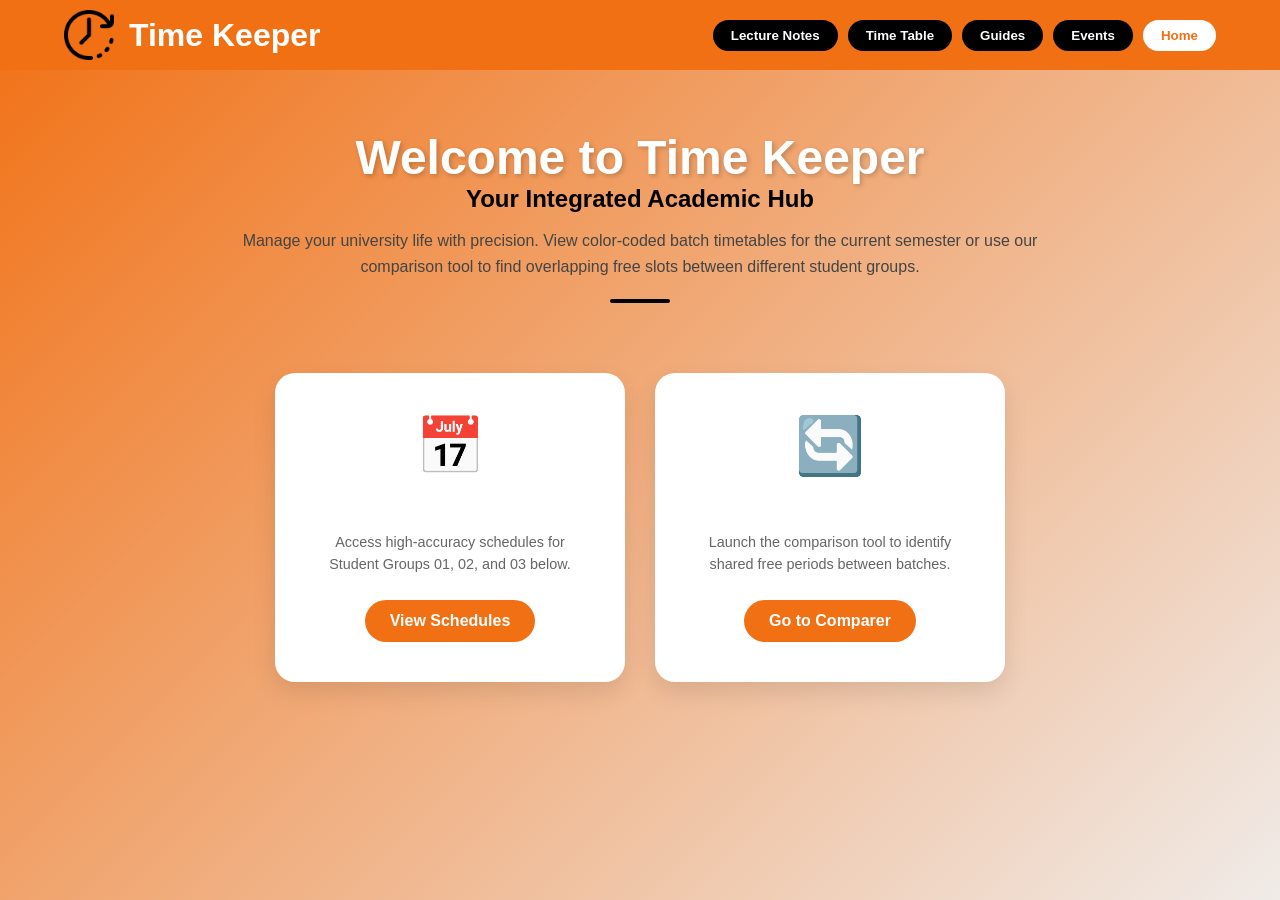
==== hackthon web project/hackthon web project/index.html @ b7406c63 "Add files via upload" ====
<!DOCTYPE html>
<html lang="en">
<head>
    <meta charset="UTF-8">
    <meta name="viewport" content="width=device-width, initial-scale=1.0">
    <title>TimeKeeper | Home</title>
    <link rel="preconnect" href="https://fonts.googleapis.com">
    <link rel="preconnect" href="https://fonts.gstatic.com" crossorigin>
    <link href="https://fonts.googleapis.com/css2?family=JetBrains+Mono:wght@100..800&display=swap" rel="stylesheet">
    <link rel="stylesheet" href="style.css">
    <link rel="icon" type="image/x-icon" href="00 - images/unnamed.png">
    <script src="func.js"></script>
</head>
<body>
    <header id="header">
        <div id="imgtitle">
            <img src="00 - images/wall-clock.png" alt="Logo" width="50px">
            <h1 id="title">Time Keeper</h1>
        </div>
        <nav id="links">
            <button class="nav-btn" onclick="Notes()">Lecture Notes</button>
            <button class="nav-btn" onclick="Time()">Time Table</button>
            <button class="nav-btn" onclick="Guides()">Guides</button>
            <button class="nav-btn" onclick="Events()">Events</button>
            <button class="nav-btn active-page" onclick="Home()">Home</button>
        </nav>
    </header>

    <main class="container">
        <section class="hero-section center-text">
            <h2 class="welcome-title">Welcome to Time Keeper</h2>
            <p class="welcome-subtitle">Your Integrated Academic Hub</p>
            <p class="welcome-desc">Manage your university life with precision. View color-coded batch timetables for the current semester or use our comparison tool to find overlapping free slots between different student groups.</p>
            <div class="header-divider"></div>
        </section>

        <div class="dashboard-grid">
            <div class="feature-card">
                <div class="card-icon">📅</div>
                <h3>View Timetables</h3>
                <p>Access high-accuracy schedules for Student Groups 01, 02, and 03 below.</p>
                <label for="view-toggle" class="cta-button">View Schedules</label>
            </div>
            <div class="feature-card">
                <div class="card-icon">🔄</div>
                <h3>Compare Schedules</h3>
                <p>Launch the comparison tool to identify shared free periods between batches.</p>
                <a href="file:///C:/Users/amirz/Downloads/hackthon%20web%20project/hackthon%20web%20project/secondary%20pages/timetable/timetable.html" class="cta-button">Go to Comparer</a>
            </div>
        </div>

        <input type="checkbox" id="view-toggle" style="display: none;">

        <section class="timetable-display-area">
            <div class="group-section">
                <h2 class="center-text">Student Group 01</h2>
                <div class="table-container">
                    <table>
                        <thead>
                            <tr><th>Time</th><th>Monday</th><th>Tuesday</th><th>Wednesday</th><th>Thursday</th><th>Friday</th></tr>
                        </thead>
                        <tbody>
                            <tr><td>8:30-10:30</td><td></td><td class="cat-comm">Prof. Communication<br><span>G1402</span></td><td class="cat-math">Essential Mathematics<br><span>G1401</span></td><td></td><td class="cat-ct" rowspan="2">Computational Thinking</td></tr>
                            <tr><td>10:30-12:30</td><td class="cat-fluency">Foundations of Fluency<br><span>A503</span></td><td class="cat-ai">AI Foundations<br><span>G1402</span></td><td class="cat-math">Essential Mathematics<br><span>G1401</span></td><td class="cat-stack">Future Stack Lab (S1)<br><span>F304</span></td></tr>
                            <tr><td>1:30-3:30</td><td class="cat-fluency">Foundations of Fluency<br><span>F503</span></td><td class="cat-ai">AI Foundations Lab (S1)<br><span>A412</span></td><td class="cat-math">Essential Mathematics<br><span>G1401</span></td><td class="cat-stack">Future Stack Lab (S2)<br><span>G1304</span></td><td class="cat-ct" rowspan="2">Computational Thinking</td></tr>
                            <tr><td>3:30-5:30</td><td class="cat-stack">Future Stack<br><span>G1401</span></td><td class="cat-ai">AI Foundations Lab (S2)<br><span>A412</span></td><td></td><td class="cat-math">Essential Mathematics<br><span>G1402</span></td></tr>
                        </tbody>
                    </table>
                </div>
            </div>

            <div class="group-section">
                <h2 class="center-text">Student Group 02</h2>
                <div class="table-container">
                    <table>
                        <thead>
                            <tr><th>Time</th><th>Monday</th><th>Tuesday</th><th>Wednesday</th><th>Thursday</th><th>Friday</th></tr>
                        </thead>
                        <tbody>
                            <tr><td>8:30-10:30</td><td></td><td class="cat-comm">Industry Guest Lecture<br><span>G1402</span></td><td class="cat-math">Essential Mathematics<br><span>G1401</span></td><td></td><td class="cat-ct" rowspan="2">Computational Thinking</td></tr>
                            <tr><td>10:30-12:30</td><td></td><td class="cat-ai">AI Foundations<br><span>G1402</span></td><td class="cat-math">Essential Mathematics<br><span>G1401</span></td><td class="cat-stack">Future Stack Lab (S1)<br><span>B402</span></td></tr>
                            <tr><td>1:30-3:30</td><td class="cat-fluency">Foundations of Fluency<br><span>B502</span></td><td class="cat-ai">AI Foundations Lab (S1)<br><span>G1303</span></td><td class="cat-math">Essential Mathematics<br><span>G1401</span></td><td class="cat-stack">Future Stack Lab (S2)<br><span>F304</span></td><td class="cat-ct" rowspan="2">Computational Thinking</td></tr>
                            <tr><td>3:30-5:30</td><td class="cat-stack">Future Stack<br><span>G1402</span></td><td class="cat-ai">AI Foundations Lab (S2)<br><span>B402</span></td><td class="cat-fluency">Foundations of Fluency<br><span>G1401</span></td><td class="cat-math">Essential Mathematics<br><span>G1402</span></td></tr>
                        </tbody>
                    </table>
                </div>
            </div>

            <div class="group-section">
                <h2 class="center-text">Student Group 03</h2>
                <div class="table-container">
                    <table>
                        <thead>
                            <tr><th>Time</th><th>Monday</th><th>Tuesday</th><th>Wednesday</th><th>Thursday</th><th>Friday</th></tr>
                        </thead>
                        <tbody>
                            <tr><td>8:30-10:30</td><td></td><td class="cat-comm">Industry Guest Lecture<br><span>G1402</span></td><td class="cat-math">Essential Mathematics<br><span>G1401</span></td><td class="cat-ai">AI Foundations Lab (S1)/Future Stack Lab (S2)<br><span>F304(S1) & G1302(S2)</span></td><td class="cat-ct" rowspan="2">Computational Thinking</td></tr>
                            <tr><td>10:30-12:30</td><td></td><td class="cat-ai">AI Foundations<br><span>G1402</span></td><td class="cat-math">Essential Mathematics<br><span>G1401</span></td><td class="cat-stack">AI Foundations Lab (S2)<br><span>G1302</span></td></tr>
                            <tr><td>1:30-3:30</td><td class="cat-fluency">Foundations of Fluency<br><span>B502</span></td><td></td><td class="cat-math">Essential Mathematics<br><span>G1401</span></td><td class="cat-stack">Future Stack Lab (S1)<br><span>G1302</span></td><td class="cat-ct" rowspan="2">Computational Thinking</td></tr>
                            <tr><td>3:30-5:30</td><td class="cat-stack">Future Stack<br><span>G1401</span></td><td></td><td class="cat-fluency">Foundations of Fluency<br><span>G1401</span></td><td class="cat-math">Essential Mathematics<br><span>G1402</span></td></tr>
                        </tbody>
                    </table>
                </div>
            </div>
        </section>
    </main>
</body>
</html>
---- hackthon web project/hackthon web project/style.css ----
* {
    margin: 0;
    padding: 0;
    box-sizing: border-box;
}

body {
    background: linear-gradient(135deg, #f17014, #f0ebe8);
    font-family: 'Segoe UI', Tahoma, Geneva, Verdana, sans-serif;
    min-height: 100vh;
    color: #fff;
    display: flex;
    flex-direction: column;
}

/* Header & Navigation */
#header {
    background-color: rgb(241, 112, 20); /* Standard SLIIT Orange */
    display: flex;
    justify-content: space-between;
    align-items: center;
    padding: 10px 5%;
    position: sticky;
    top: 0;
    z-index: 1000;
    height: 70px; /* Forces identical height on all pages */
    box-sizing: border-box;
}

#imgtitle {
    display: flex;
    align-items: center;
    gap: 15px;
}

#title {
    color: white;
    margin: 0;
    font-size: 2rem; /* Matches the size in your Lecture Notes page */
}

#links {
    display: flex;
    gap: 10px;
}
.nav-btn {
    background-color: black;
    color: white;
    border: none;
    padding: 8px 18px;
    border-radius: 20px;
    font-weight: bold;
    cursor: pointer;
    transition: 0.3s;
}

.nav-btn:hover, .nav-btn.active-page {
    color: rgb(241, 112, 20);
    background-color: white !important;
}

.container { padding: 40px 5%; flex: 1; max-width: 1200px; margin: 0 auto; }

.hero-section {
    margin-bottom: 50px;
    padding: 20px;
}

.welcome-title { font-size: 3rem; color: white; text-shadow: 2px 2px 5px rgba(0,0,0,0.2); }
.welcome-subtitle { font-size: 1.5rem; font-weight: 800; color: #000; margin-bottom: 15px; }
.welcome-desc { max-width: 800px; margin: 0 auto 20px; line-height: 1.6; color: #444; }

.header-divider {
    height: 4px;
    width: 60px;
    background: black;
    margin: 0 auto;
    border-radius: 2px;
}

.dashboard-grid {
    display: flex;
    justify-content: center;
    gap: 30px;
    margin-bottom: 50px;
}

.feature-card {
    background: white;
    padding: 40px;
    border-radius: 20px;
    text-align: center;
    width: 350px;
    box-shadow: 0 10px 25px rgba(0,0,0,0.1);
    transition: 0.3s ease;
}

.feature-card:hover { transform: translateY(-10px); box-shadow: 0 15px 35px rgba(0,0,0,0.2); }
.card-icon { font-size: 3.5rem; margin-bottom: 15px; }
.feature-card h3 { margin-bottom: 10px; font-size: 1.5rem; }
.feature-card p { font-size: 0.9rem; color: #666; margin-bottom: 25px; line-height: 1.5; }

.cta-button {
    display: inline-block;
    background-color: rgb(241, 112, 20);
    color: white !important;
    padding: 12px 25px;
    border-radius: 25px;
    text-decoration: none;
    font-weight: bold;
    transition: 0.3s;
    cursor: pointer;
}

.cta-button:hover { background-color: black; }

.timetable-display-area { display: none; animation: fadeIn 0.6s ease; }
#view-toggle:checked ~ .timetable-display-area { display: block; }

@keyframes fadeIn {
    from { opacity: 0; transform: translateY(20px); }
    to { opacity: 1; transform: translateY(0); }
}

.group-section {
    background: rgba(255, 255, 255, 0.95);
    padding: 30px;
    border-radius: 20px;
    margin-bottom: 40px;
    box-shadow: 0 5px 15px rgba(0,0,0,0.05);
}

.table-container { overflow-x: auto; margin-top: 20px; border-radius: 10px; }
table { width: 100%; border-collapse: collapse; background: white; }
th, td { border: 1px solid #eee; padding: 15px; text-align: center; font-size: 0.85rem; }
th { background: #222; color: #f17014; }

.cat-comm { background-color: #ffff00; }
.cat-math { background-color: #c6e0b4; }
.cat-fluency { background-color: #8faadc; }
.cat-ai { background-color: #e2efda; }
.cat-stack { background-color: #ffe699; }
.cat-ct { background-color: #fbe5d6; }

td span { font-size: 0.7rem; display: block; margin-top: 5px; color: #666; font-weight: normal; }
.center-text { text-align: center; }
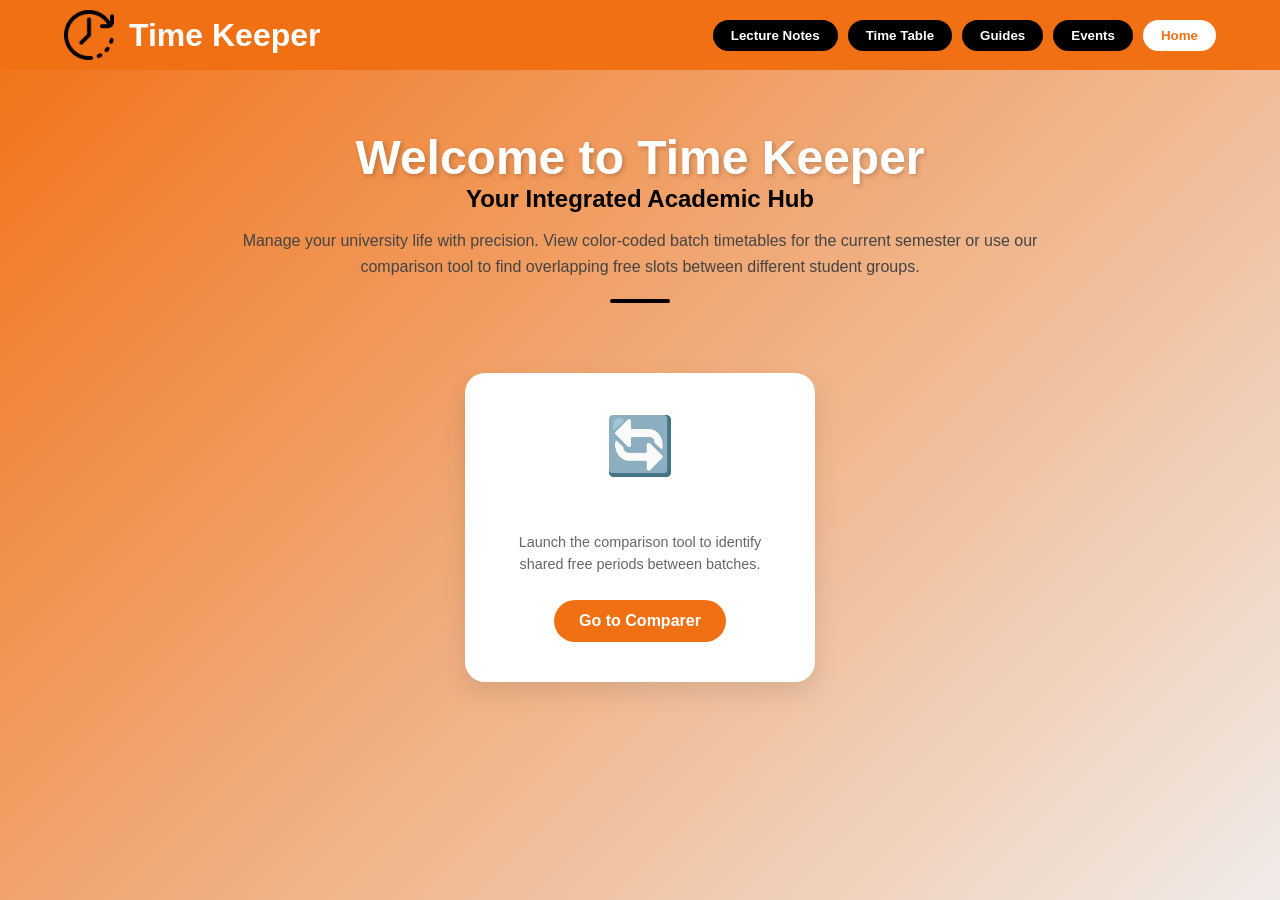
==== commit bedeea0d: "Add files via upload" ====
--- a/hackthon web project/hackthon web project/index.html
+++ b/hackthon web project/hackthon web project/index.html
@@ -36,73 +36,12 @@
 
         <div class="dashboard-grid">
             <div class="feature-card">
-                <div class="card-icon">📅</div>
-                <h3>View Timetables</h3>
-                <p>Access high-accuracy schedules for Student Groups 01, 02, and 03 below.</p>
-                <label for="view-toggle" class="cta-button">View Schedules</label>
-            </div>
-            <div class="feature-card">
                 <div class="card-icon">🔄</div>
                 <h3>Compare Schedules</h3>
                 <p>Launch the comparison tool to identify shared free periods between batches.</p>
-                <a href="file:///C:/Users/amirz/Downloads/hackthon%20web%20project/hackthon%20web%20project/secondary%20pages/timetable/timetable.html" class="cta-button">Go to Comparer</a>
+                <a href="secondary%20pages/timetable/timetable.html" class="cta-button">Go to Comparer</a>
             </div>
         </div>
-
-        <input type="checkbox" id="view-toggle" style="display: none;">
-
-        <section class="timetable-display-area">
-            <div class="group-section">
-                <h2 class="center-text">Student Group 01</h2>
-                <div class="table-container">
-                    <table>
-                        <thead>
-                            <tr><th>Time</th><th>Monday</th><th>Tuesday</th><th>Wednesday</th><th>Thursday</th><th>Friday</th></tr>
-                        </thead>
-                        <tbody>
-                            <tr><td>8:30-10:30</td><td></td><td class="cat-comm">Prof. Communication<br><span>G1402</span></td><td class="cat-math">Essential Mathematics<br><span>G1401</span></td><td></td><td class="cat-ct" rowspan="2">Computational Thinking</td></tr>
-                            <tr><td>10:30-12:30</td><td class="cat-fluency">Foundations of Fluency<br><span>A503</span></td><td class="cat-ai">AI Foundations<br><span>G1402</span></td><td class="cat-math">Essential Mathematics<br><span>G1401</span></td><td class="cat-stack">Future Stack Lab (S1)<br><span>F304</span></td></tr>
-                            <tr><td>1:30-3:30</td><td class="cat-fluency">Foundations of Fluency<br><span>F503</span></td><td class="cat-ai">AI Foundations Lab (S1)<br><span>A412</span></td><td class="cat-math">Essential Mathematics<br><span>G1401</span></td><td class="cat-stack">Future Stack Lab (S2)<br><span>G1304</span></td><td class="cat-ct" rowspan="2">Computational Thinking</td></tr>
-                            <tr><td>3:30-5:30</td><td class="cat-stack">Future Stack<br><span>G1401</span></td><td class="cat-ai">AI Foundations Lab (S2)<br><span>A412</span></td><td></td><td class="cat-math">Essential Mathematics<br><span>G1402</span></td></tr>
-                        </tbody>
-                    </table>
-                </div>
-            </div>
-
-            <div class="group-section">
-                <h2 class="center-text">Student Group 02</h2>
-                <div class="table-container">
-                    <table>
-                        <thead>
-                            <tr><th>Time</th><th>Monday</th><th>Tuesday</th><th>Wednesday</th><th>Thursday</th><th>Friday</th></tr>
-                        </thead>
-                        <tbody>
-                            <tr><td>8:30-10:30</td><td></td><td class="cat-comm">Industry Guest Lecture<br><span>G1402</span></td><td class="cat-math">Essential Mathematics<br><span>G1401</span></td><td></td><td class="cat-ct" rowspan="2">Computational Thinking</td></tr>
-                            <tr><td>10:30-12:30</td><td></td><td class="cat-ai">AI Foundations<br><span>G1402</span></td><td class="cat-math">Essential Mathematics<br><span>G1401</span></td><td class="cat-stack">Future Stack Lab (S1)<br><span>B402</span></td></tr>
-                            <tr><td>1:30-3:30</td><td class="cat-fluency">Foundations of Fluency<br><span>B502</span></td><td class="cat-ai">AI Foundations Lab (S1)<br><span>G1303</span></td><td class="cat-math">Essential Mathematics<br><span>G1401</span></td><td class="cat-stack">Future Stack Lab (S2)<br><span>F304</span></td><td class="cat-ct" rowspan="2">Computational Thinking</td></tr>
-                            <tr><td>3:30-5:30</td><td class="cat-stack">Future Stack<br><span>G1402</span></td><td class="cat-ai">AI Foundations Lab (S2)<br><span>B402</span></td><td class="cat-fluency">Foundations of Fluency<br><span>G1401</span></td><td class="cat-math">Essential Mathematics<br><span>G1402</span></td></tr>
-                        </tbody>
-                    </table>
-                </div>
-            </div>
-
-            <div class="group-section">
-                <h2 class="center-text">Student Group 03</h2>
-                <div class="table-container">
-                    <table>
-                        <thead>
-                            <tr><th>Time</th><th>Monday</th><th>Tuesday</th><th>Wednesday</th><th>Thursday</th><th>Friday</th></tr>
-                        </thead>
-                        <tbody>
-                            <tr><td>8:30-10:30</td><td></td><td class="cat-comm">Industry Guest Lecture<br><span>G1402</span></td><td class="cat-math">Essential Mathematics<br><span>G1401</span></td><td class="cat-ai">AI Foundations Lab (S1)/Future Stack Lab (S2)<br><span>F304(S1) & G1302(S2)</span></td><td class="cat-ct" rowspan="2">Computational Thinking</td></tr>
-                            <tr><td>10:30-12:30</td><td></td><td class="cat-ai">AI Foundations<br><span>G1402</span></td><td class="cat-math">Essential Mathematics<br><span>G1401</span></td><td class="cat-stack">AI Foundations Lab (S2)<br><span>G1302</span></td></tr>
-                            <tr><td>1:30-3:30</td><td class="cat-fluency">Foundations of Fluency<br><span>B502</span></td><td></td><td class="cat-math">Essential Mathematics<br><span>G1401</span></td><td class="cat-stack">Future Stack Lab (S1)<br><span>G1302</span></td><td class="cat-ct" rowspan="2">Computational Thinking</td></tr>
-                            <tr><td>3:30-5:30</td><td class="cat-stack">Future Stack<br><span>G1401</span></td><td></td><td class="cat-fluency">Foundations of Fluency<br><span>G1401</span></td><td class="cat-math">Essential Mathematics<br><span>G1402</span></td></tr>
-                        </tbody>
-                    </table>
-                </div>
-            </div>
-        </section>
     </main>
 </body>
 </html>
--- a/hackthon web project/hackthon web project/style.css
+++ b/hackthon web project/hackthon web project/style.css
@@ -15,7 +15,7 @@
 
 /* Header & Navigation */
 #header {
-    background-color: rgb(241, 112, 20); /* Standard SLIIT Orange */
+    background-color: rgb(241, 112, 20);
     display: flex;
     justify-content: space-between;
     align-items: center;
@@ -23,7 +23,7 @@
     position: sticky;
     top: 0;
     z-index: 1000;
-    height: 70px; /* Forces identical height on all pages */
+    height: 70px;
     box-sizing: border-box;
 }
 
@@ -36,13 +36,14 @@
 #title {
     color: white;
     margin: 0;
-    font-size: 2rem; /* Matches the size in your Lecture Notes page */
+    font-size: 2rem;
 }
 
 #links {
     display: flex;
     gap: 10px;
 }
+
 .nav-btn {
     background-color: black;
     color: white;
@@ -59,16 +60,38 @@
     background-color: white !important;
 }
 
-.container { padding: 40px 5%; flex: 1; max-width: 1200px; margin: 0 auto; }
+/* Main Content */
+.container {
+    padding: 40px 5%;
+    flex: 1;
+    max-width: 1200px;
+    margin: 0 auto;
+}
 
 .hero-section {
     margin-bottom: 50px;
     padding: 20px;
 }
 
-.welcome-title { font-size: 3rem; color: white; text-shadow: 2px 2px 5px rgba(0,0,0,0.2); }
-.welcome-subtitle { font-size: 1.5rem; font-weight: 800; color: #000; margin-bottom: 15px; }
-.welcome-desc { max-width: 800px; margin: 0 auto 20px; line-height: 1.6; color: #444; }
+.welcome-title {
+    font-size: 3rem;
+    color: white;
+    text-shadow: 2px 2px 5px rgba(0,0,0,0.2);
+}
+
+.welcome-subtitle {
+    font-size: 1.5rem;
+    font-weight: 800;
+    color: #000;
+    margin-bottom: 15px;
+}
+
+.welcome-desc {
+    max-width: 800px;
+    margin: 0 auto 20px;
+    line-height: 1.6;
+    color: #444;
+}
 
 .header-divider {
     height: 4px;
@@ -78,6 +101,7 @@
     border-radius: 2px;
 }
 
+/* Dashboard Cards */
 .dashboard-grid {
     display: flex;
     justify-content: center;
@@ -95,10 +119,27 @@
     transition: 0.3s ease;
 }
 
-.feature-card:hover { transform: translateY(-10px); box-shadow: 0 15px 35px rgba(0,0,0,0.2); }
-.card-icon { font-size: 3.5rem; margin-bottom: 15px; }
-.feature-card h3 { margin-bottom: 10px; font-size: 1.5rem; }
-.feature-card p { font-size: 0.9rem; color: #666; margin-bottom: 25px; line-height: 1.5; }
+.feature-card:hover {
+    transform: translateY(-10px);
+    box-shadow: 0 15px 35px rgba(0,0,0,0.2);
+}
+
+.card-icon {
+    font-size: 3.5rem;
+    margin-bottom: 15px;
+}
+
+.feature-card h3 {
+    margin-bottom: 10px;
+    font-size: 1.5rem;
+}
+
+.feature-card p {
+    font-size: 0.9rem;
+    color: #666;
+    margin-bottom: 25px;
+    line-height: 1.5;
+}
 
 .cta-button {
     display: inline-block;
@@ -112,35 +153,10 @@
     cursor: pointer;
 }
 
-.cta-button:hover { background-color: black; }
-
-.timetable-display-area { display: none; animation: fadeIn 0.6s ease; }
-#view-toggle:checked ~ .timetable-display-area { display: block; }
-
-@keyframes fadeIn {
-    from { opacity: 0; transform: translateY(20px); }
-    to { opacity: 1; transform: translateY(0); }
+.cta-button:hover {
+    background-color: black;
 }
 
-.group-section {
-    background: rgba(255, 255, 255, 0.95);
-    padding: 30px;
-    border-radius: 20px;
-    margin-bottom: 40px;
-    box-shadow: 0 5px 15px rgba(0,0,0,0.05);
-}
-
-.table-container { overflow-x: auto; margin-top: 20px; border-radius: 10px; }
-table { width: 100%; border-collapse: collapse; background: white; }
-th, td { border: 1px solid #eee; padding: 15px; text-align: center; font-size: 0.85rem; }
-th { background: #222; color: #f17014; }
-
-.cat-comm { background-color: #ffff00; }
-.cat-math { background-color: #c6e0b4; }
-.cat-fluency { background-color: #8faadc; }
-.cat-ai { background-color: #e2efda; }
-.cat-stack { background-color: #ffe699; }
-.cat-ct { background-color: #fbe5d6; }
-
-td span { font-size: 0.7rem; display: block; margin-top: 5px; color: #666; font-weight: normal; }
-.center-text { text-align: center; }+.center-text {
+    text-align: center;
+}
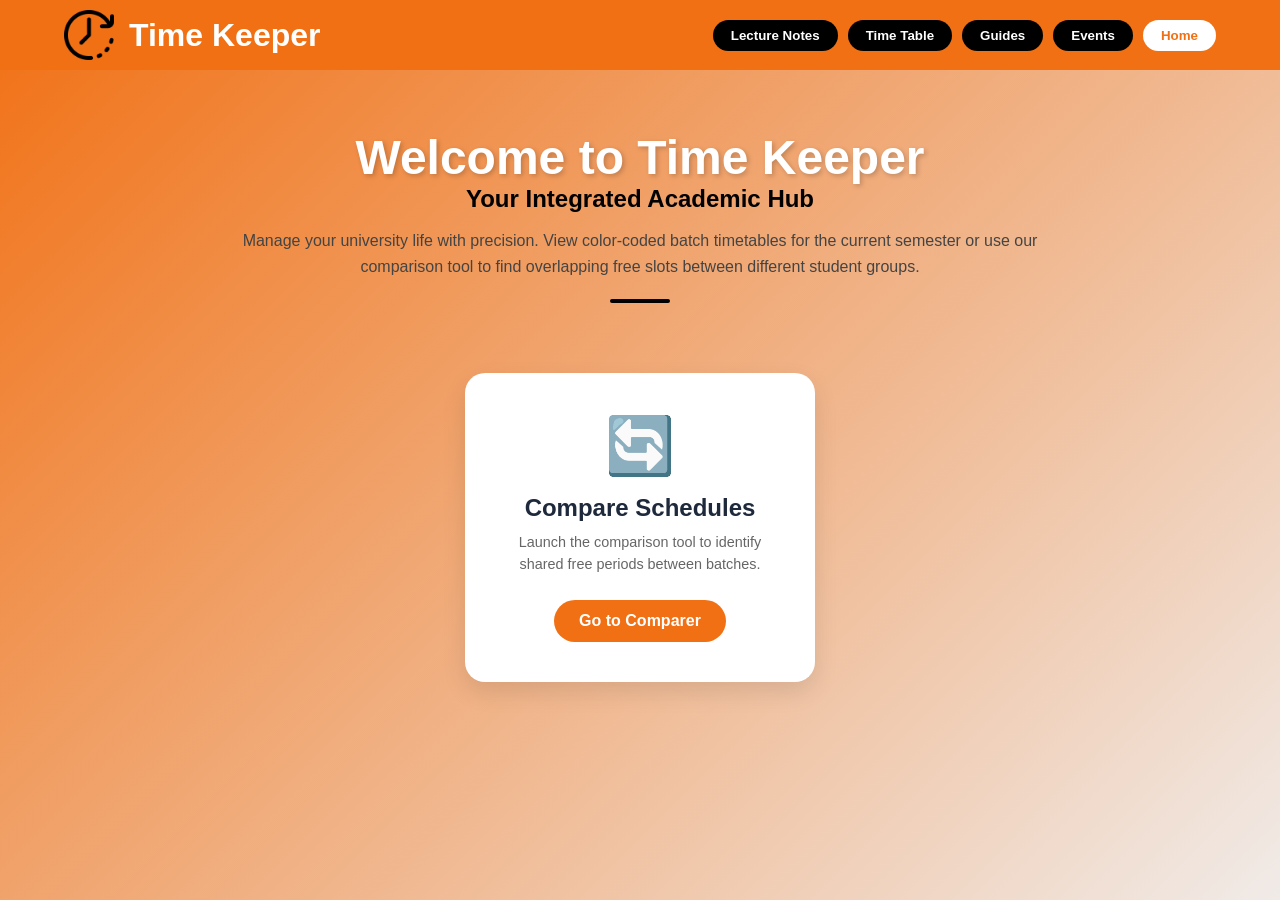
==== commit 27dd389a: "Add files via upload" ====
--- a/hackthon web project/hackthon web project/index.html
+++ b/hackthon web project/hackthon web project/index.html
@@ -12,6 +12,7 @@
     <script src="func.js"></script>
 </head>
 <body>
+
     <header id="header">
         <div id="imgtitle">
             <img src="00 - images/wall-clock.png" alt="Logo" width="50px">
@@ -43,5 +44,11 @@
             </div>
         </div>
     </main>
+
+    <!-- Chatbase AI Chatbot -->
+    <script>
+        (function(){if(!window.chatbase||window.chatbase("getState")!=="initialized"){window.chatbase=(...arguments)=>{if(!window.chatbase.q){window.chatbase.q=[]}window.chatbase.q.push(arguments)};window.chatbase=new Proxy(window.chatbase,{get(target,prop){if(prop==="q"){return target.q}return(...args)=>target(prop,...args)}})}const onLoad=function(){const script=document.createElement("script");script.src="https://www.chatbase.co/embed.min.js";script.id="HdjCmno4SoO4QZL9_IvTQ";script.domain="www.chatbase.co";document.body.appendChild(script)};if(document.readyState==="complete"){onLoad()}else{window.addEventListener("load",onLoad)}})();
+    </script>
+
 </body>
 </html>
--- a/hackthon web project/hackthon web project/style.css
+++ b/hackthon web project/hackthon web project/style.css
@@ -13,7 +13,7 @@
     flex-direction: column;
 }
 
-/* Header & Navigation */
+/* ── Header & Navigation ── */
 #header {
     background-color: rgb(241, 112, 20);
     display: flex;
@@ -60,7 +60,7 @@
     background-color: white !important;
 }
 
-/* Main Content */
+/* ── Main Container ── */
 .container {
     padding: 40px 5%;
     flex: 1;
@@ -68,6 +68,7 @@
     margin: 0 auto;
 }
 
+/* ── Hero Section ── */
 .hero-section {
     margin-bottom: 50px;
     padding: 20px;
@@ -101,7 +102,7 @@
     border-radius: 2px;
 }
 
-/* Dashboard Cards */
+/* ── Dashboard Cards ── */
 .dashboard-grid {
     display: flex;
     justify-content: center;
@@ -132,6 +133,7 @@
 .feature-card h3 {
     margin-bottom: 10px;
     font-size: 1.5rem;
+    color: #1e293b;
 }
 
 .feature-card p {
@@ -157,6 +159,7 @@
     background-color: black;
 }
 
+/* ── Utilities ── */
 .center-text {
     text-align: center;
 }
